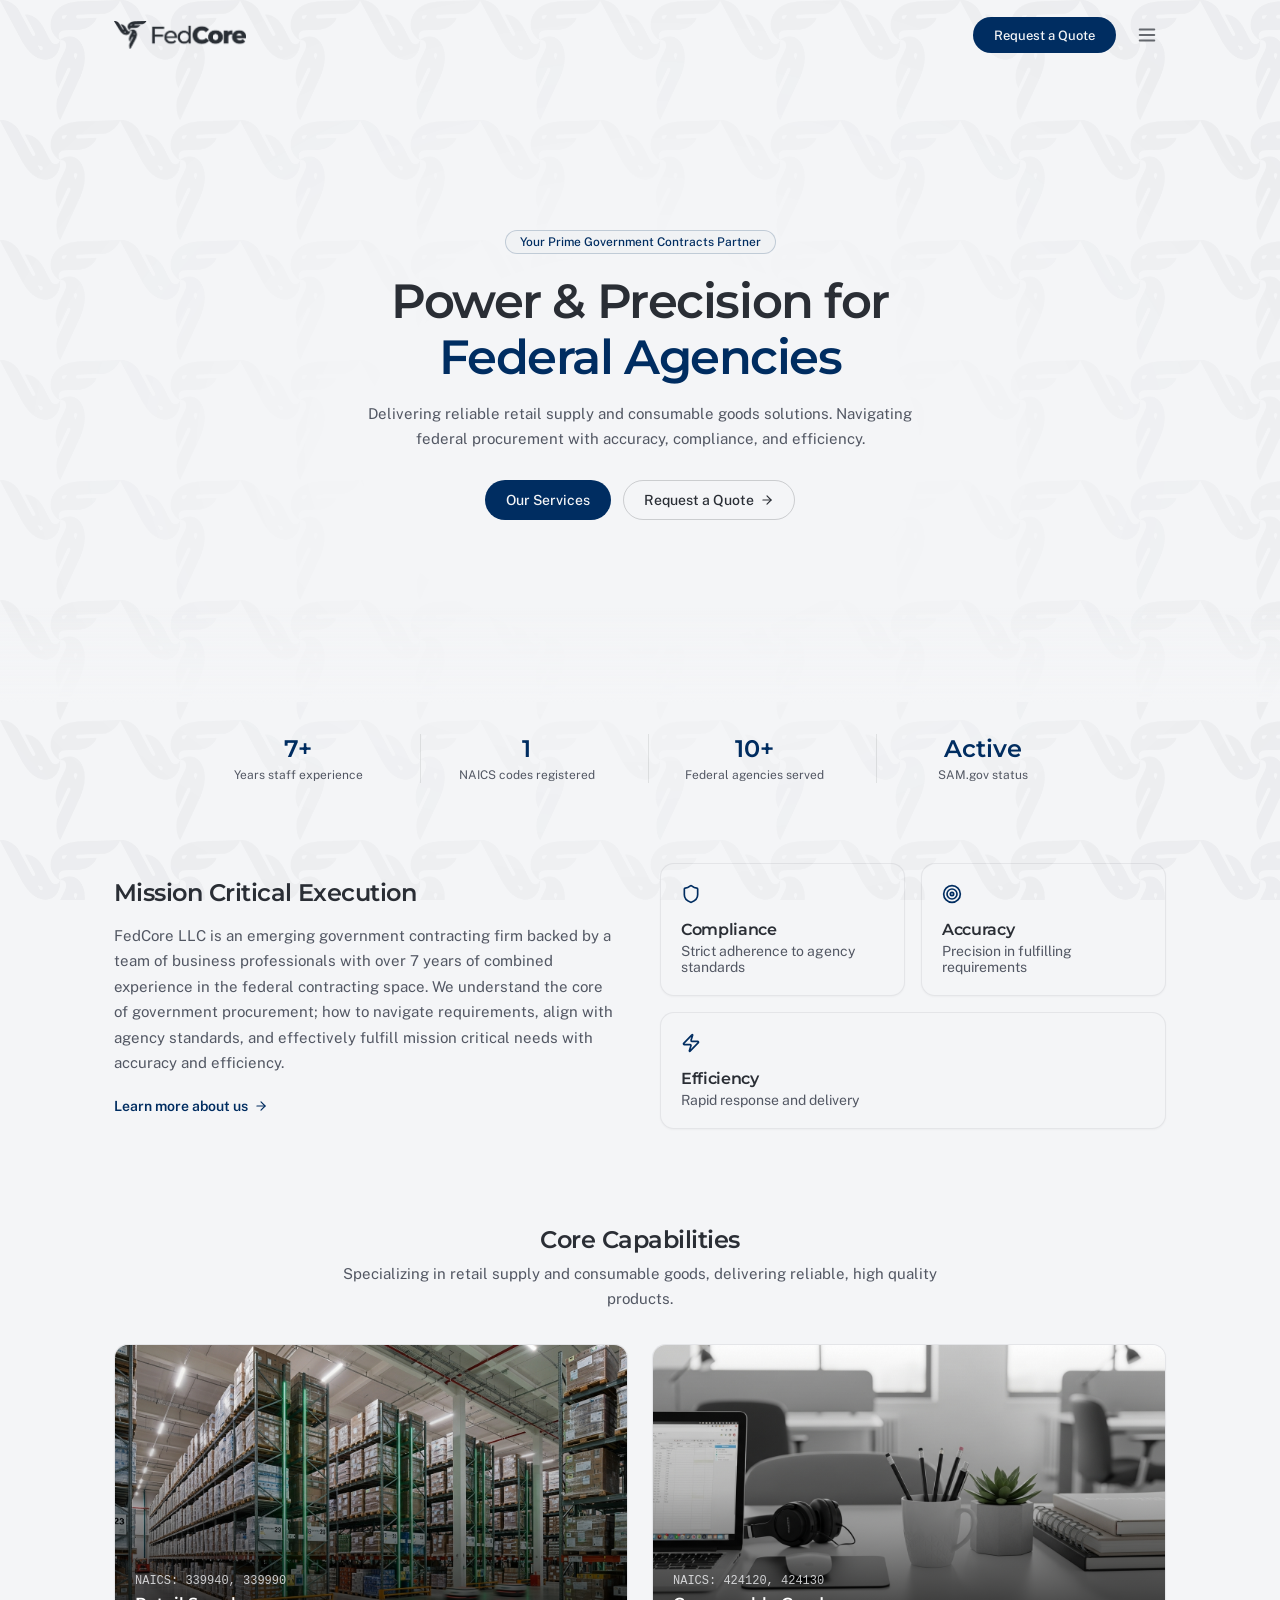
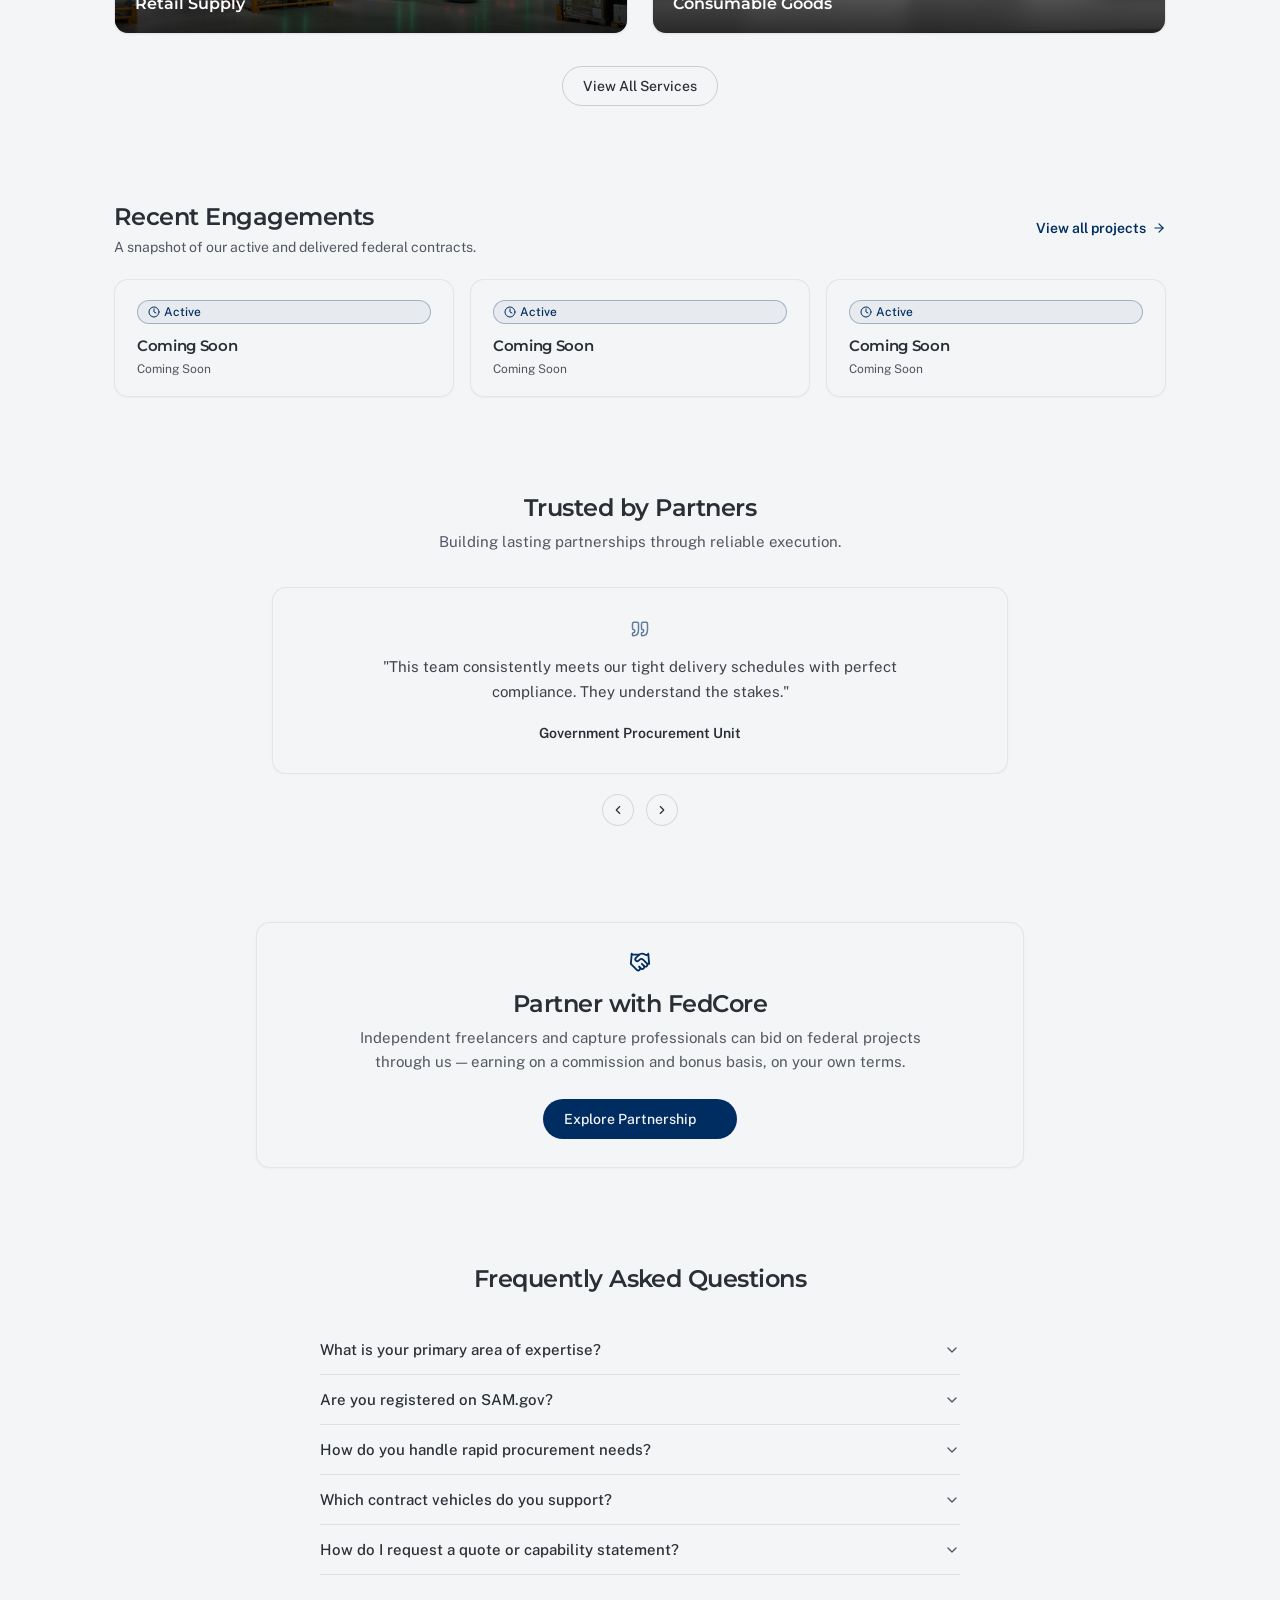
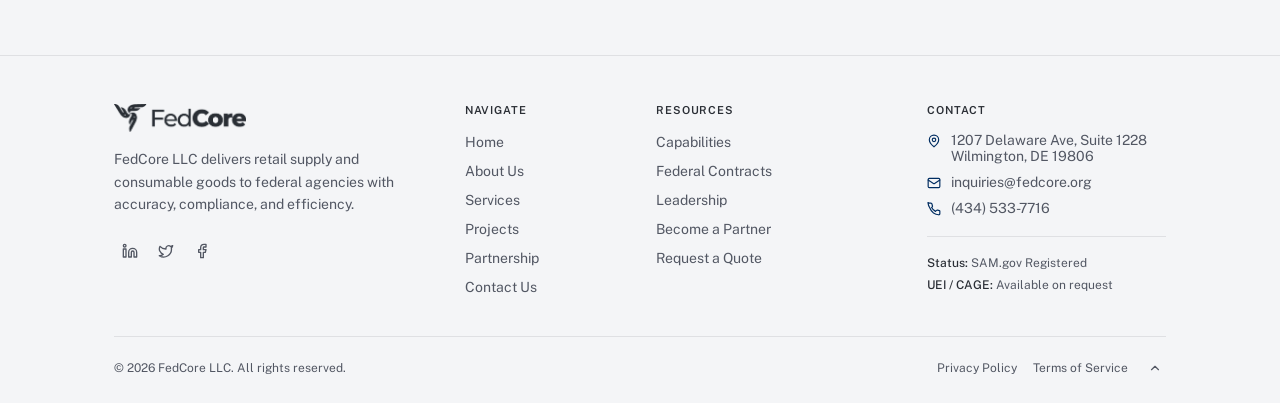
==== index.html @ f8cc0b34 "Fixed pending to active on SAM" ====
<!DOCTYPE html>
<html lang="en">
<head>
  <meta charset="UTF-8" />
  <meta name="viewport" content="width=device-width, initial-scale=1.0" />
  <title>FedCore LLC — Power & Precision for Federal Agencies</title>
  <meta name="description" content="Delivering reliable retail supply and consumable goods solutions. Navigating federal procurement with accuracy, compliance, and efficiency." />
  <link rel="icon" type="image/png" href="Asset-19-1.png">
  <link rel="preconnect" href="https://fonts.googleapis.com" />
  <link rel="preconnect" href="https://fonts.gstatic.com" crossorigin />
  <link href="https://fonts.googleapis.com/css2?family=Montserrat:wght@600;700&family=Public+Sans:wght@400;500;600&display=swap" rel="stylesheet" />
  <link rel="stylesheet" href="styles.css" />
</head>
<body>

<div class="logo-pattern" aria-hidden="true"></div>

<!-- ── Navbar ─────────────────────────────────────────────── -->
<header class="site-header">
  <div class="container nav-inner">
    <a href="index.html" class="nav-logo" aria-label="FedCore home">
      <img src="[data-uri]" alt="FedCore" />
    </a>
    <div class="nav-actions">
      <a href="contact.html" class="btn btn-primary btn-sm nav-quote-btn">Request a Quote</a>
      <button class="hamburger" aria-label="Toggle menu">
        <svg class="icon-menu" xmlns="http://www.w3.org/2000/svg" width="22" height="22" viewBox="0 0 24 24" fill="none" stroke="currentColor" stroke-width="2" stroke-linecap="round" stroke-linejoin="round"><line x1="4" x2="20" y1="12" y2="12"/><line x1="4" x2="20" y1="6" y2="6"/><line x1="4" x2="20" y1="18" y2="18"/></svg>
        <svg class="icon-x" xmlns="http://www.w3.org/2000/svg" width="22" height="22" viewBox="0 0 24 24" fill="none" stroke="currentColor" stroke-width="2" stroke-linecap="round" stroke-linejoin="round"><path d="M18 6 6 18"/><path d="m6 6 12 12"/></svg>
      </button>
    </div>
  </div>
</header>

<div class="mobile-nav">
  <nav>
    <a href="index.html">Home</a>
    <a href="about.html">About Us</a>
    <a href="services.html">Services</a>
    <a href="projects.html">Projects</a>
    <a href="talent.html">Talent Hunt</a>
    <a href="contact.html">Contact Us</a>
  </nav>
</div>

<main>

  <!-- ── Hero ──────────────────────────────────────────────── -->
  <section class="hero">
    <div class="container">
      <div class="hero-content">
        <div class="hero-badge">Your Prime Government Contracts Partner</div>
        <h1>Power &amp; Precision for<br /><span class="accent">Federal Agencies</span></h1>
        <p>Delivering reliable retail supply and consumable goods solutions. Navigating federal procurement with accuracy, compliance, and efficiency.</p>
        <div class="hero-btns">
          <a href="services.html" class="btn btn-primary">Our Services</a>
          <a href="contact.html" class="btn btn-outline">
            Request a Quote
            <svg xmlns="http://www.w3.org/2000/svg" width="14" height="14" viewBox="0 0 24 24" fill="none" stroke="currentColor" stroke-width="2" stroke-linecap="round" stroke-linejoin="round"><path d="M5 12h14"/><path d="m12 5 7 7-7 7"/></svg>
          </a>
        </div>
      </div>
    </div>
    <div class="hero-fade"></div>
  </section>

  <!-- ── Stats ─────────────────────────────────────────────── -->
  <section class="stats">
    <div class="container">
      <div class="stats-grid">
        <div class="stat-item reveal reveal-delay-1">
          <div class="stat-value">7+</div>
          <div class="stat-label">Years staff experience</div>
        </div>
        <div class="stat-item reveal reveal-delay-2">
          <div class="stat-value">1</div>
          <div class="stat-label">NAICS codes registered</div>
        </div>
        <div class="stat-item reveal reveal-delay-3">
          <div class="stat-value">10+</div>
          <div class="stat-label">Federal agencies served</div>
        </div>
        <div class="stat-item reveal reveal-delay-4">
          <div class="stat-value">Active</div>
          <div class="stat-label">SAM.gov status</div>
        </div>
      </div>
    </div>
  </section>

  <!-- ── Intro ──────────────────────────────────────────────── -->
  <section class="section">
    <div class="container">
      <div class="intro-grid">
        <div class="intro-text reveal-left">
          <h2>Mission Critical Execution</h2>
          <p>FedCore LLC is an emerging government contracting firm backed by a team of business professionals with over 7 years of combined experience in the federal contracting space. We understand the core of government procurement; how to navigate requirements, align with agency standards, and effectively fulfill mission critical needs with accuracy and efficiency.</p>
          <a href="about.html" class="btn btn-ghost">
            Learn more about us
            <svg xmlns="http://www.w3.org/2000/svg" width="14" height="14" viewBox="0 0 24 24" fill="none" stroke="currentColor" stroke-width="2" stroke-linecap="round" stroke-linejoin="round"><path d="M5 12h14"/><path d="m12 5 7 7-7 7"/></svg>
          </a>
        </div>

        <div class="intro-cards reveal-right">
          <div class="intro-card neumorphic">
            <svg xmlns="http://www.w3.org/2000/svg" width="20" height="20" viewBox="0 0 24 24" fill="none" stroke="currentColor" stroke-width="2" stroke-linecap="round" stroke-linejoin="round"><path d="M20 13c0 5-3.5 7.5-7.66 8.95a1 1 0 0 1-.67-.01C7.5 20.5 4 18 4 13V6a1 1 0 0 1 1-1c2 0 4.5-1.2 6.24-2.72a1.17 1.17 0 0 1 1.52 0C14.51 3.81 17 5 19 5a1 1 0 0 1 1 1z"/></svg>
            <h3>Compliance</h3>
            <p>Strict adherence to agency standards</p>
          </div>
          <div class="intro-card neumorphic">
            <svg xmlns="http://www.w3.org/2000/svg" width="20" height="20" viewBox="0 0 24 24" fill="none" stroke="currentColor" stroke-width="2" stroke-linecap="round" stroke-linejoin="round"><circle cx="12" cy="12" r="10"/><circle cx="12" cy="12" r="6"/><circle cx="12" cy="12" r="2"/></svg>
            <h3>Accuracy</h3>
            <p>Precision in fulfilling requirements</p>
          </div>
          <div class="intro-card neumorphic span-2">
            <svg xmlns="http://www.w3.org/2000/svg" width="20" height="20" viewBox="0 0 24 24" fill="none" stroke="currentColor" stroke-width="2" stroke-linecap="round" stroke-linejoin="round"><path d="M4 14a1 1 0 0 1-.78-1.63l9.9-10.2a.5.5 0 0 1 .86.46l-1.92 6.02A1 1 0 0 0 13 10h7a1 1 0 0 1 .78 1.63l-9.9 10.2a.5.5 0 0 1-.86-.46l1.92-6.02A1 1 0 0 0 11 14z"/></svg>
            <h3>Efficiency</h3>
            <p>Rapid response and delivery</p>
          </div>
        </div>
      </div>
    </div>
  </section>

  <!-- ── Core Capabilities ──────────────────────────────────── -->
  <section class="section">
    <div class="container">
      <div class="section-header">
        <h2>Core Capabilities</h2>
        <p>Specializing in retail supply and consumable goods, delivering reliable, high quality products.</p>
      </div>

      <div class="grid-2">
        <div class="service-card neumorphic reveal reveal-delay-1">
          <div class="service-img">
            <img src="[data-uri]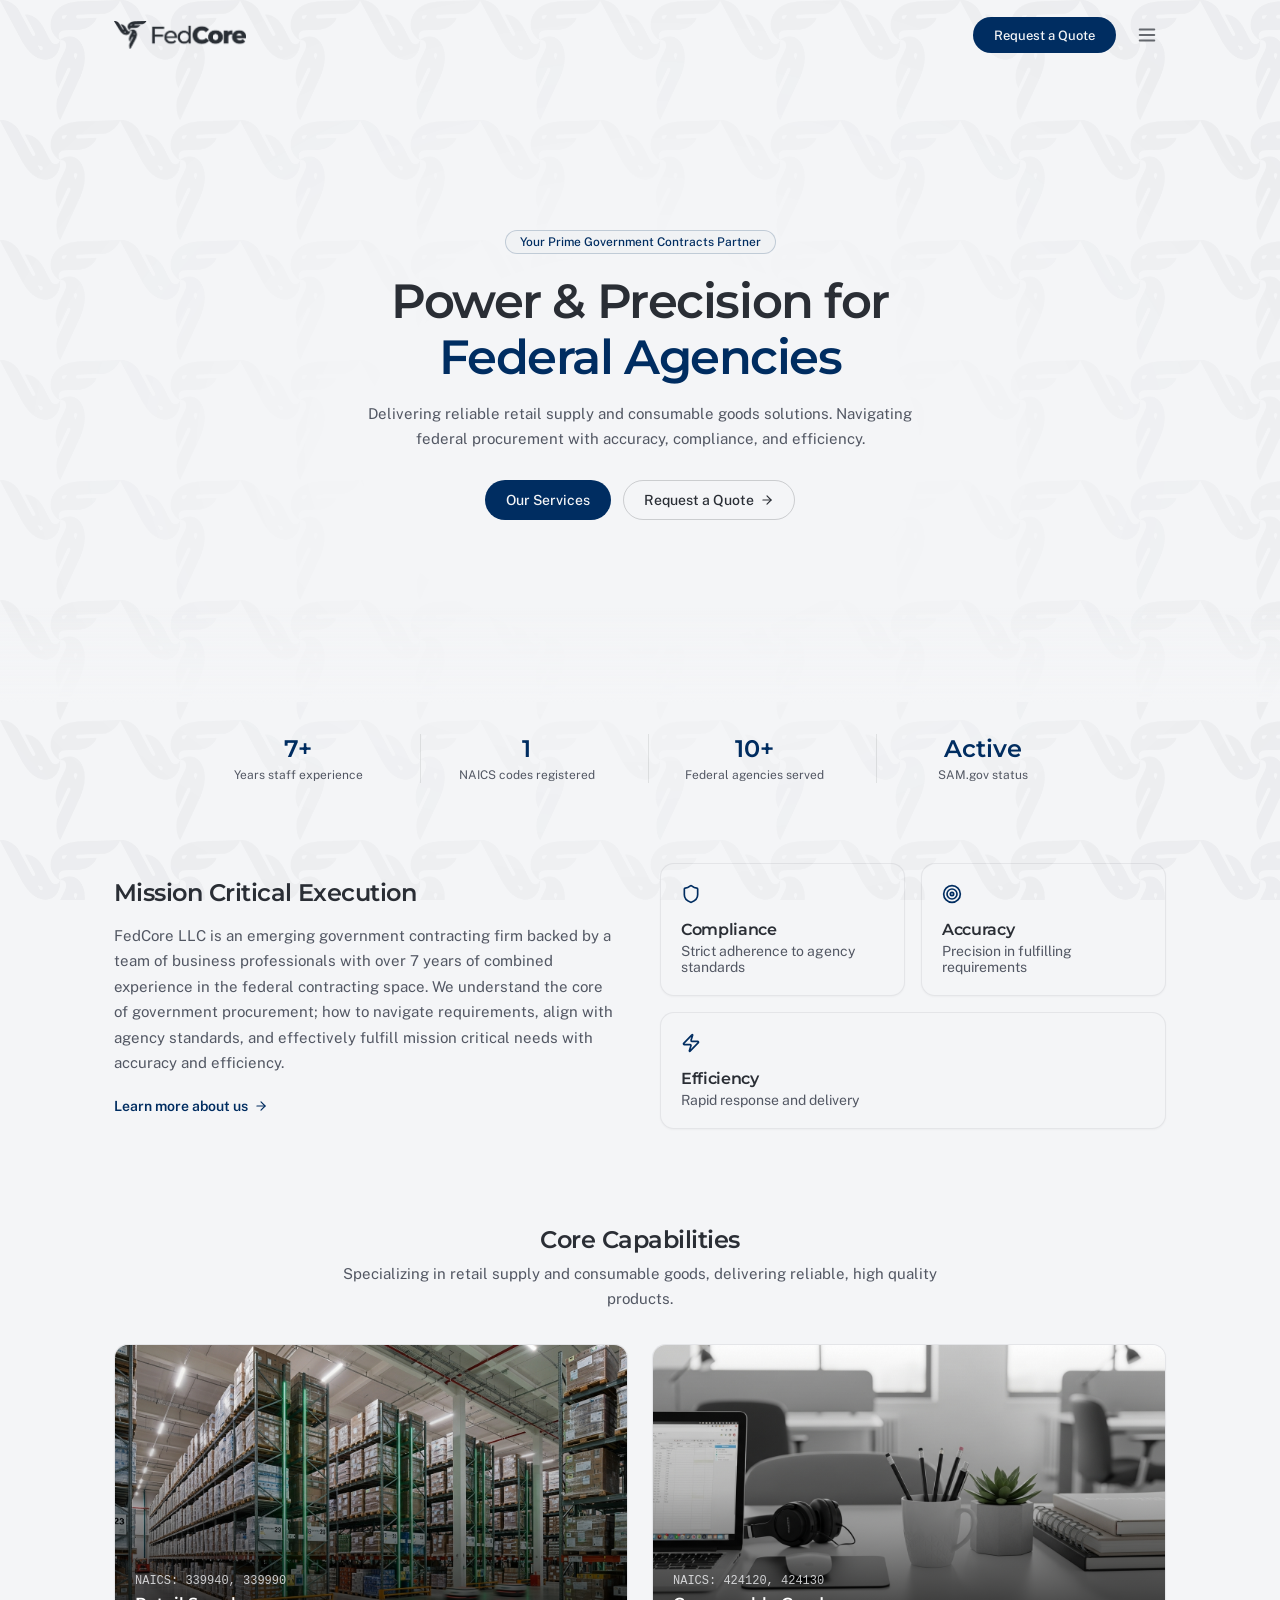
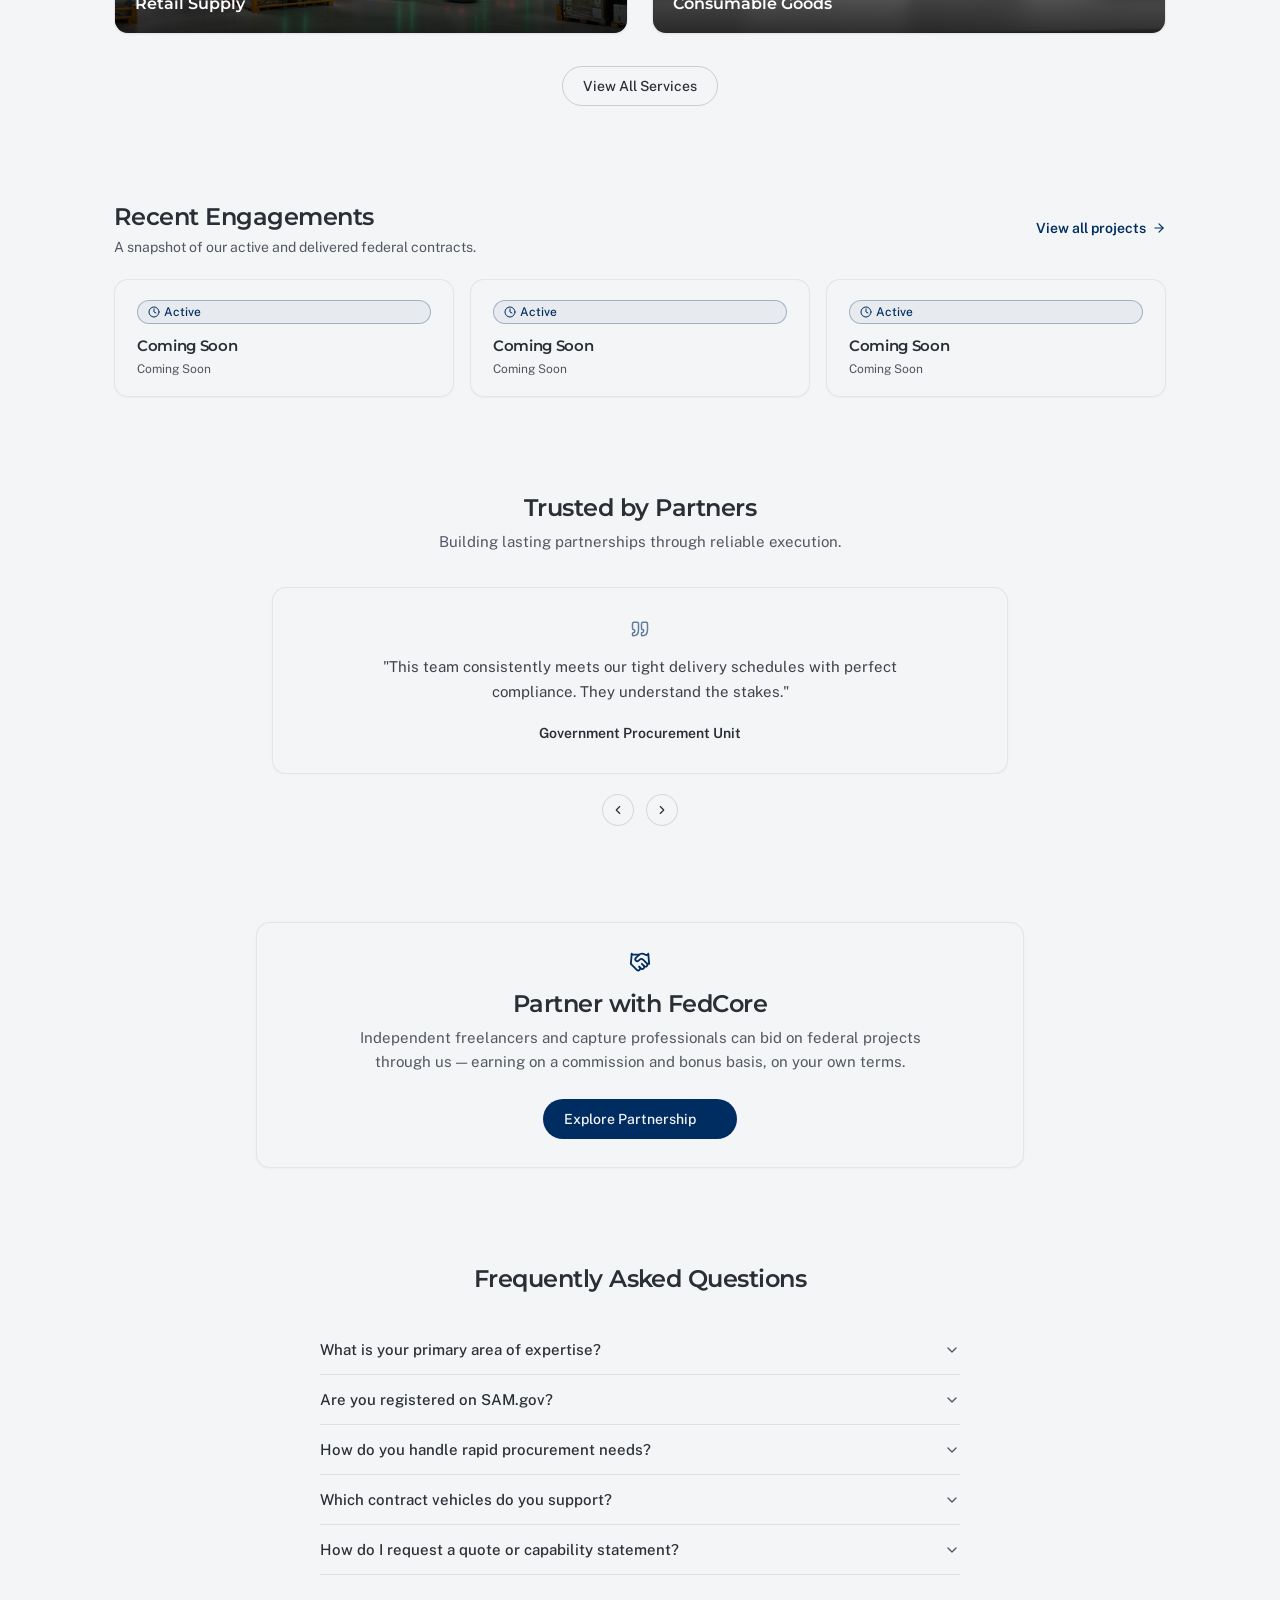
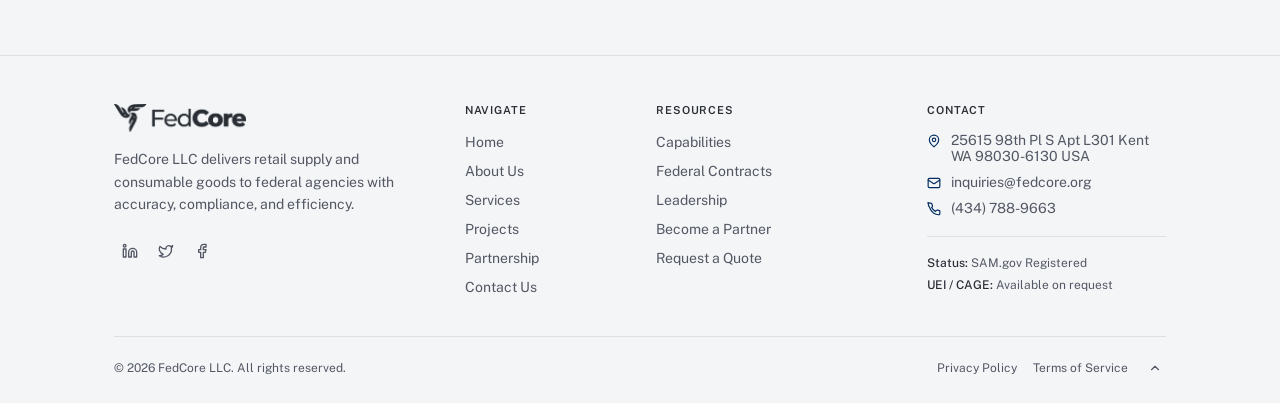
